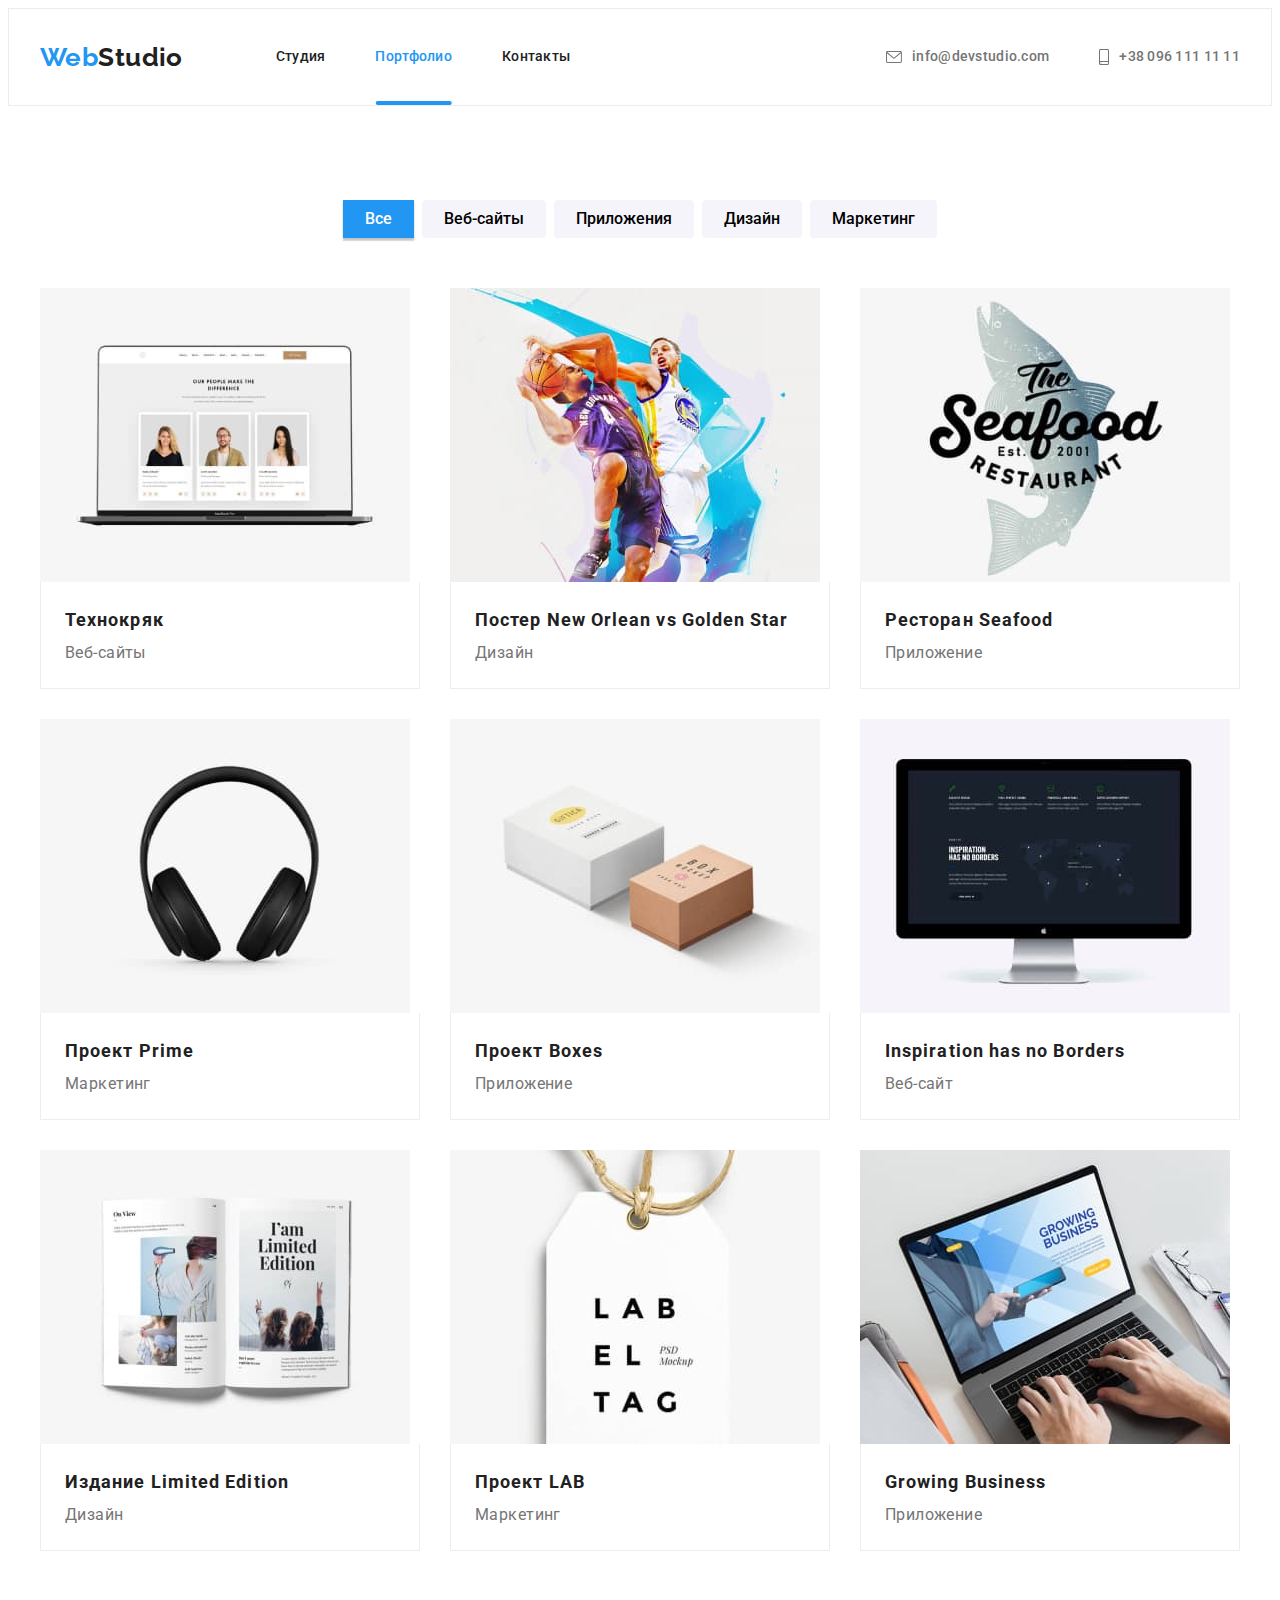
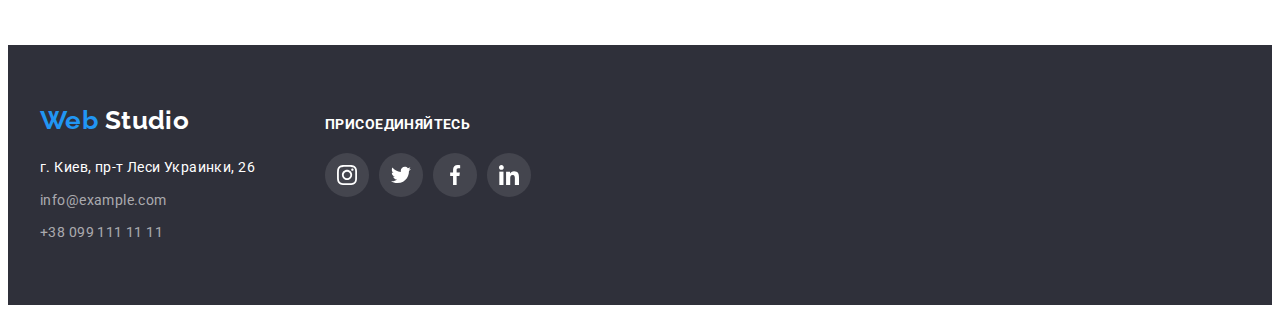
==== portfolio.html @ 7b25728f "Клонирует репозиторий" ====
<!DOCTYPE html>
<html lang="ru">
<head>
    <meta charset="UTF-8">
    <meta http-equiv="X-UA-Compatible" content="IE=edge">
    <meta name="viewport" content="width=device-width, initial-scale=1.0">
    <link rel="preconnect" href="https://fonts.googleapis.com">
    <link rel="preconnect" href="https://fonts.gstatic.com" crossorigin>
    <link
        href="https://fonts.googleapis.com/css2?family=Anton&family=Raleway:wght@700&family=Roboto:wght@400;500;700;900&display=swap"
        rel="stylesheet">
    <link rel="stylesheet" href="https://cdnjs.cloudflare.com/ajax/libs/modern-normalize/1.1.0/modern-normalize.min.css"
        integrity="sha512-wpPYUAdjBVSE4KJnH1VR1HeZfpl1ub8YT/NKx4PuQ5NmX2tKuGu6U/JRp5y+Y8XG2tV+wKQpNHVUX03MfMFn9Q=="
        crossorigin="anonymous" referrerpolicy="no-referrer" />
    <link rel="stylesheet" href="./styles/styles.css">
    <title>Портфолио</title>
</head>

<body>
    <!---------- Шапка ---------->
    <header class="header">
        <div class="header-flex container">
            <nav class="nav">
                <a href="index.html" class="link logo"><span class="logo-accent">Web</span>Studio</span></a>
                <ul class="list nav-list">
                    <li class="nav-list-item"><a href="./index.html" class="nav-list-link link">Студия</a></li>
                    <li class="nav-list-item"><a href="./portfolio.html" class="current nav-list-link link">Портфолио</a></li>
                    <li class="nav-list-item"><a href="" class="nav-list-link link">Контакты</a></li>
                </ul>
            </nav>
            <ul class="list header-contacts-list">
                <li class="hcl-item">
                    <a href="mailto:info@devstudio.com" class="link nav-contacts" lang="en">
                        <svg class="nav-icon" width="16" height="12">
                            <use href="./images/svg/symbol-defs.svg#icon-envelope"></use>
                        </svg>
                        info@devstudio.com
                    </a>
                </li>
                <li class="hcl-item">
                    <a href="tel:+380961111111" class="link nav-contacts">
                        <svg class="nav-icon" width="10" height="16">
                            <use href="./images/svg/symbol-defs.svg#icon-smartphone" width="10px" height="16px"></use>
                        </svg>
                        +38 096 111 11 11
                    </a>
                </li>
            </ul>
        </div>
    </header>
    <!---------- Основная часть ---------->
    <main>
    <section class="section">
        <div class="container">
            <h1 class="hidden">Портфолио</h1>
                <ul class="list portfolio-menu">
                    <li class="plbtns"><button type="button" class="all">Все</button></li>
                    <li class="plbtns"><button type="button" class="portfolio-list-btn">Веб-сайты</button></li>
                    <li class="plbtns"><button type="button" class="portfolio-list-btn">Приложения</button></li>
                    <li class="plbtns"><button type="button" class="portfolio-list-btn">Дизайн</button></li>
                    <li class="plbtns"><button type="button" class="portfolio-list-btn">Маркетинг</button></li>
                </ul>
                <ul class="portfolio-list list">
                    <li class="portfolio-list-item">
                        <a href="" class="link portfolio-list-link">
                            <div class="portfolio-card-thumb">
                                <img src="./images/portfolio/techcriak.jpg" alt="Открытый ноутбук" width="370">
                            <div class="portfolio-card-overlay">
                                <p class="portfolio-card-overlay-text">Технокряк это современная площадка распространения коронавируса. Компании используют эту платформу для цифрового шпионажа и атак на защищённые сервера конкурентов.</p>
                            </div>
                            </div>
                            <div class="portfolio-card">
                            <h2 class="portfolio-list-title">Технокряк</h2>
                            <p class="portfolio-list-desc">Веб-сайты</p>
                            </div>
                        </a>
                    </li>
                    <li class="portfolio-list-item">
                        <a href="" class="link portfolio-list-link">
                        <div class="portfolio-card-thumb">
                            <img src="./images/portfolio/basketball.jpg" alt="Два баскетболиста" width="370">
                        <div class="portfolio-card-overlay">
                            <p class="portfolio-card-overlay-text">Lorem ipsum dolor sit amet, consectetur adipisicing elit. Consectetur id autem voluptatibus inventore minima quidem.</p>
                        </div>
                        </div>
                            <div class="portfolio-card">
                        <h2 class="portfolio-list-title">Постер <span lang="en">New Orlean vs Golden Star</span></h2>
                        <p class="portfolio-list-desc">Дизайн</p>
                        </div>
                    </a>
                    </li>
                    <li class="portfolio-list-item">
                        <a href="" class="link portfolio-list-link">
                        <div class="portfolio-card-thumb">
                            <img src="./images/portfolio/seafood.jpg" alt="Логотип ресторана" width="370">
                        <div class="portfolio-card-overlay">
                            <p class="portfolio-card-overlay-text">Lorem ipsum dolor sit amet, consectetur adipisicing elit. Consectetur id autem voluptatibus inventore minima quidem.</p>
                        </div>
                        </div>
                            <div class="portfolio-card">
                        <h2 class="portfolio-list-title">Ресторан <span lang="en">Seafood</span></h2>
                        <p class="portfolio-list-desc">Приложение</p>
                        </div>
                    </a>
                    </li>
                    <li class="portfolio-list-item">
                        <a href="" class="link portfolio-list-link" >
                        <div class="portfolio-card-thumb">
                            <img src="./images/portfolio/prime.jpg" alt="Наушники" width="370">
                        <div class="portfolio-card-overlay">
                            <p class="portfolio-card-overlay-text">Lorem ipsum dolor sit amet, consectetur adipisicing elit. Consectetur id autem voluptatibus inventore minima quidem.</p>
                        </div>
                        </div>
                            <div class="portfolio-card">
                        <h2 class="portfolio-list-title">Проект <span lang="en">Prime</span></h2>
                        <p class="portfolio-list-desc">Маркетинг</p>
                        </div>
                    </a>
                    </li>
                    <li class="portfolio-list-item">
                        <a href="" class="link portfolio-list-link">
                        <div class="portfolio-card-thumb">
                            <img src="./images/portfolio/boxes.jpg" alt="Две коробки" width="370">
                        <div class="portfolio-card-overlay">
                            <p class="portfolio-card-overlay-text">Lorem ipsum dolor sit amet, consectetur adipisicing elit. Consectetur id autem voluptatibus inventore minima quidem.</p>
                        </div>
                        </div>
                            <div class="portfolio-card">
                        <h2 class="portfolio-list-title">Проект <span lang="en">Boxes</span></h2>
                        <p class="portfolio-list-desc">Приложение</p>
                        </div>
                    </a>
                    </li>
                    <li class="portfolio-list-item">
                        <a href="" class="link portfolio-list-link">
                        <div class="portfolio-card-thumb">
                            <img src="./images/portfolio/inspiration.jpg" alt="Монитор" width="370">
                        <div class="portfolio-card-overlay">
                            <p class="portfolio-card-overlay-text">Lorem ipsum dolor sit amet, consectetur adipisicing elit. Consectetur id autem voluptatibus inventore minima quidem.</p>
                        </div>
                        </div>
                            <div class="portfolio-card">
                        <h2 class="portfolio-list-title"><span lang="en">Inspiration has no Borders</span></h2>
                        <p class="portfolio-list-desc">Веб-сайт</p>
                        </div>
                    </a>
                    </li>
                    <li class="portfolio-list-item">
                        <a href="" class="link portfolio-list-link">
                        <div class="portfolio-card-thumb">
                            <img src="./images/portfolio/limited.jpg" alt="Книга" width="370">
                        <div class="portfolio-card-overlay">
                            <p class="portfolio-card-overlay-text">Lorem ipsum dolor sit amet, consectetur adipisicing elit. Consectetur id autem voluptatibus inventore minima quidem.</p>
                        </div>
                        </div>
                            <div class="portfolio-card">
                        <h2 class="portfolio-list-title">Издание <span lang="en">Limited Edition</span></h2>
                        <p class="portfolio-list-desc">Дизайн</p>
                        </div>
                    </a>
                    </li>
                    <li class="portfolio-list-item">
                        <a href="" class="link portfolio-list-link">
                        <div class="portfolio-card-thumb">
                            <img src="./images/portfolio/lab.jpg" alt="лейба" width="370">
                        <div class="portfolio-card-overlay">
                            <p class="portfolio-card-overlay-text">Lorem ipsum dolor sit amet, consectetur adipisicing elit. Consectetur id autem voluptatibus inventore minima quidem.</p>
                        </div>
                        </div>
                            <div class="portfolio-card">
                        <h2 class="portfolio-list-title">Проект <span lang="en">LAB</span></h2>
                        <p class="portfolio-list-desc">Маркетинг</p>
                        </div>
                    </a>
                    </li>
                    <li class="portfolio-list-item portfolio-list-link">
                        <a href="" class="link">
                        <div class="portfolio-card-thumb">
                            <img src="./images/portfolio/grow.business.jpg" alt="" width="370">
                        <div class="portfolio-card-overlay">
                            <p class="portfolio-card-overlay-text">Lorem ipsum dolor sit amet, consectetur adipisicing elit. Consectetur id autem voluptatibus inventore minima quidem.</p>
                        </div>
                        </div>
                            <div class="portfolio-card">
                        <h2 class="portfolio-list-title"><span lang="en">Growing Business</span></h2>
                        <p class="portfolio-list-desc">Приложение</p>
                        </div>
                    </a>
                    </li>
                </ul>
            </div>
    </section>
    </main>
    <!----------Подвал---------->
    <footer class="footer">
        <div class="container footer-flex">
            <div class="footer-adress">
                <a href="/" class="link logo"><span class="logo-accent">Web</span>
                    <span class="footer-logo">Studio</span>
                </a>
                <address class="footer-adress">
                    <ul class="list footer-list">
                        <li class="footer-list-item"><a
                                href="https://www.google.com/maps/place/%D0%B1%D1%83%D0%BB%D1%8C%D0%B2%D0%B0%D1%80+%D0%9B%D0%B5%D1%81%D1%96+%D0%A3%D0%BA%D1%80%D0%B0%D1%97%D0%BD%D0%BA%D0%B8,+26,+%D0%9A%D0%B8%D1%97%D0%B2,+02000/@50.4265807,30.5361971,17z/data=!3m1!4b1!4m5!3m4!1s0x40d4cf0e033ecbe9:0x57a4dffefec77da0!8m2!3d50.4265807!4d30.5383858"
                                target="_blank" rel="noopener norefferer" class="link footer-link">г. Киев, пр-т Леси
                                Украинки, 26</a></li>
                        <li class="footer-list-item"><a href="mailto:info@example.com"
                                class="link footer-contacts">info@example.com</a></li>
                        <li class="footer-list-item"><a href="tel:+380991111111" class="link footer-contacts">+38 099 111 11
                                11</a></li>
                    </ul>
                </address>
            </div>
            <div class="footer-sm">
                <h3>присоединяйтесь</h3>
                <ul class="footer-sm-list list">
                    <li class="footer-sm-list-item">
                        <a href="" class="footer-sm-list-link" target="_blank" rel="noopener norefferer">
                            <svg class="footer-sm-icon">
                                <use href="./images/svg/symbol-defs.svg#icon-instagram"></use>
                            </svg>
                        </a>
                    </li>
                    <li class="footer-sm-list-item">
                        <a href="" class="footer-sm-list-link" target="_blank" rel="noopener norefferer">
                            <svg class="footer-sm-icon">
                                <use href="./images/svg/symbol-defs.svg#icon-twitter-1"></use>
                            </svg>
                        </a>
                    </li>
                    <li class="footer-sm-list-item">
                        <a href="" class="footer-sm-list-link" target="_blank" rel="noopener norefferer">
                            <svg class="footer-sm-icon">
                                <use href="./images/svg/symbol-defs.svg#icon-facebook-1"></use>
                            </svg>
                        </a>
                    </li>
                    <li class="footer-sm-list-item">
                        <a href="" class="footer-sm-list-link" target="_blank" rel="noopener norefferer">
                            <svg class="footer-sm-icon">
                                <use href="./images/svg/symbol-defs.svg#icon-linkedin-1"></use>
                            </svg>
                        </a>
                    </li>
                </ul>
            </div>
        </div>
    </footer>
    </body>
    
    </html>
---- styles/styles.css ----
:root {
  --primary-text-color: #212121;
  --secondary-text-color: #757575;
  --third-text-color: #fff;
  --accent-color: #2196f3;
  --btn-bgc-color: #2196f3;
  --primary-font: "Roboto", sans-serif;
  --primary-bgc: #fff;
  --secondary-bgc: #2f303a;
  --third-bgc: #f5f4fa;
  --primary-font-size: 14px;
  --primary-letter-spacing: 0.03em;
  --primary-sm-icon-fill: #afb1b8;
  --primary-trans-duration: 250ms;
  --primary-cubic: cubic-bezier(0.4, 0, 0.2, 1);
}

body {
  font-family: var(--primary-font);
  color: var(--primary-text-color);
  background-color: var(--primary-bgc);
  font-size: var(--primary-font-size);
  letter-spacing: var(--primary-letter-spacing);
}

p,
h1,
h2,
h3,
h4,
h5,
h6 {
  margin: 0;
}

ul {
  margin: 0;
  padding: 0;
}

button {
  cursor: pointer;
}

img {
  max-width: 100%;
  height: auto;
  display: block;
}

.list {
  list-style: none;
}

/* -----------Header----------- */
.header-flex {
  display: flex;
  padding-top: 24px;
  padding-bottom: 24px;
  align-items: center;
}

.header {
  border: 1px solid #ececec;
}

.section {
  padding-top: 94px;
  padding-bottom: 94px;
}

.container {
  width: 1200px;
  margin-left: auto;
  margin-right: auto;
  padding-left: 15px;
  padding-right: 15px;
}

.nav {
  display: flex;
  align-items: center;
}

.link {
  text-decoration: none;
}

.logo {
  display: block;
  font-family: "Raleway", sans-serif;
  font-weight: 700;
  font-size: 26px;
  line-height: 1.19;
  color: var(--primary-text-color);
}

.logo-accent {
  color: var(--accent-color);
}

.nav-list {
  display: flex;
  margin-left: 93px;
}

.nav-list-item:not(:last-child) {
  margin-right: 50px;
}

.nav-list-link {
  display: block;
  position: relative;
  font-weight: 500;
  font-size: 14px;
  line-height: 1.14;
  letter-spacing: 0.02em;
  color: var(--primary-text-color);
  padding-top: 16px;
  padding-bottom: 16px;
  transition-property: color;
  transition-duration: var(--primary-trans-duration);
  transition-timing-function: var(--primary-cubic);
}

.nav-list-link:hover,
.nav-list-link:focus {
  color: var(--accent-color);
}

.current {
  color: var(--accent-color);
}

.current::after {
  content: "";
  width: 100%;
  height: 4px;
  position: absolute;
  margin-top: 20px;
  top: 100%;
  left: 50%;
  transform: translate(-50%);
  background-color: var(--accent-color);
  border-radius: 2px;
}

.header-contacts-list {
  display: flex;
  margin-left: auto;
}

.header-contacts-list .hcl-item + .hcl-item {
  margin-left: 50px;
}

.nav-icon {
  margin-right: 10px;
  fill: currentColor;
}

.nav-contacts {
  display: flex;
  align-items: center;
  font-weight: 500;
  font-size: 14px;
  line-height: 1.14;
  letter-spacing: 0.02em;
  color: var(--secondary-text-color);
  transition-property: color;
  transition-duration: var(--primary-trans-duration);
  transition-timing-function: var(--primary-cubic);
}

.nav-contacts:hover,
.nav-contacts:focus {
  color: var(--accent-color);
}

/* -----------index.html------------ */

/* -----------index.html/hero----------- */

.sec-hero {
  max-width: 1600px;
  max-height: 600px;
  margin: 0 auto;
  padding-top: 200px;
  padding-bottom: 200px;
  background-color: #c4c4c4;
  background-image: linear-gradient(
      rgba(47, 48, 58, 0.4),
      rgba(47, 48, 58, 0.4)
    ),
    url(../images/hero.jpg);
  background-repeat: no-repeat;
  background-size: cover;
  background-position: center;
}

.hero {
  text-align: center;
  color: var(--third-text-color);
}

.hero-title {
  font-weight: 900;
  font-size: 44px;
  line-height: 1.36;
  text-align: center;
  letter-spacing: 0.06em;
  text-transform: uppercase;
}

.hero-btn {
  margin-top: 30px;
  padding: 10px 32px;
  font-weight: 400;
  font-size: 16px;
  line-height: 1.87;
  letter-spacing: 0.06em;
  background-color: var(--btn-bgc-color);
  color: var(--third-text-color);
  border: none;
  box-shadow: 0px 4px 4px rgba(0, 0, 0, 0.15);
  border-radius: 4px;
  transition-property: background-color;
  transition-duration: var(--primary-trans-duration);
  transition-timing-function: var(--primary-cubic);
}

.hero-btn:hover,
.hero-btn:focus {
  background-color: #188ce8;
  cursor: pointer;
}

/* ---------- index.html/features ---------- */
.features-list {
  display: flex;
  flex-direction: row;
  flex-wrap: wrap;
}

.features-list-item {
  width: calc((100% - 90px) / 4);
}

.features-list-item:not(:last-child) {
  margin-right: 30px;
}

.feature-list-icon-bg {
  display: flex;
  background-color: #f5f4fa;
  width: 270px;
  height: 120px;
  margin-bottom: 30px;
  align-items: center;
  justify-content: center;
}

.feature-list-icon {
  width: 70px;
  height: 70px;
}

.act-title,
.team-title,
.clients-title {
  font-size: 36px;
  line-height: 1.17;
  text-align: center;
}

.features-subject {
  font-weight: 700;
  font-size: var(--primary-font-size);
  line-height: 1.14;
  text-transform: uppercase;
  margin-bottom: 10px;
}

.features-desc {
  line-height: 1.71;
  color: var(--secondary-text-color);
}

/* ---------- index.html/Activities ----------*/
.act-sec {
  padding-top: 0;
}
.act {
  display: flex;
  flex-wrap: wrap;
  flex-direction: column;
}

.act-list,
.team-list {
  display: flex;
  flex-wrap: wrap;
  margin-top: 50px;
}

.act-list-item {
  position: relative;
  width: calc((100% - 60px) / 3);
}

.act-list-item > div {
  display: flex;
  justify-content: center;
  align-items: center;
  position: absolute;
  width: 100%;
  height: 70px;
  bottom: 0;
  background-color: rgba(47, 48, 58, 0.8);
}

.act-list-label {
  font-weight: 700;
  line-height: 1.14;
  color: var(--third-text-color);
  letter-spacing: var(--primary-letter-spacing);
  text-transform: uppercase;
}

.act .act-list .act-list-item + .act-list-item {
  margin-left: 30px;
}

/* ---------- index.html/Team ----------*/

.team {
  background-color: var(--third-bgc);
}

.team-list {
  display: flex;
  flex-wrap: wrap;
  margin-top: 50px;
}

.team-list-item {
  width: calc((100% - 90px) / 4);
  background-color: var(--primary-bgc);
  box-shadow: 0px 1px 3px rgba(0, 0, 0, 0.12), 0px 1px 1px rgba(0, 0, 0, 0.14),
    0px 2px 1px rgba(0, 0, 0, 0.2);
  border-radius: 0px 0px 4px 4px;
}

.team-list-item:not(:last-child) {
  margin-right: 30px;
}

.team-cards-desc {
  text-align: center;
  padding-top: 30px;
}

.team-names {
  margin-bottom: 10px;
  font-weight: 500;
  font-size: 16px;
  line-height: 1.19;
  letter-spacing: var(--primary-letter-spacing);
}

.team-positions {
  font-size: 16px;
  line-height: 1.19;
  color: var(--secondary-text-color);
}

.team-sm-list {
  display: flex;
  margin: 16px 32px 30px 32px;
}

.sm-list-item:not(:last-child) {
  margin-right: 10px;
}

.team-sm-list-link {
  display: flex;
  justify-content: center;
  align-items: center;
  width: 44px;
  height: 44px;
  background-color: var(--primary-bgc);
  border-radius: 50%;
  transition-property: background-color;
  transition-duration: var(--primary-trans-duration);
  transition-timing-function: var(--primary-cubic);
}

.team-sm-list-link:hover,
.team-sm-list-link:focus {
  background-color: var(--accent-color);
}

.sm-icon {
  width: 20px;
  height: 20px;
  fill: var(--primary-sm-icon-fill);
  transition-property: fill;
  transition-duration: var(--primary-trans-duration);
  transition-timing-function: var(--primary-cubic);
}

.team-sm-list-link:hover .sm-icon {
  fill: #fff;
}

.team-sm-list-link:focus .sm-icon {
  fill: #fff;
}

/* ---------- index.html/Clients ----------*/

.clients-title {
  margin-bottom: 50px;
}
.clients-list {
  display: flex;
}

.clients-list-item {
  display: flex;
  width: calc((100% - 150px) / 6);
  align-items: center;
  justify-content: center;
}

.clients-list-item:not(:last-child) {
  margin-right: 30px;
}

.clients-icon {
  width: 106px;
  height: 60px;
  fill: #afb1b8;
  transition-property: fill;
  transition-duration: var(--primary-trans-duration);
  transition-timing-function: var(--primary-cubic);
}

.clients-list-link {
  display: block;
  padding: 16px 32px;
  border: 1px solid #afb1b8;
  border-radius: 4px;
  transition-property: color, border;
  transition-duration: var(--primary-trans-duration);
  transition-timing-function: var(--primary-cubic);
}

.clients-list-link:hover,
.clients-list-link:focus {
  color: var(--accent-color);
  border: 1px solid var(--accent-color);
  border-radius: 4px;
}

.clients-list-link:hover .clients-icon {
  fill: currentColor;
}

.clienst-list-link:focus .clients-icon {
  fill: currentColor;
}

/* -----------portfolio.html ----------- */

.portfolio-menu {
  display: flex;
  justify-content: center;
  margin-bottom: 50px;
}

.portfolio-list-btn {
  padding: 6px 22px;
  font-family: var(--primary-font);
  font-size: 16px;
  line-height: 1.625;
  font-weight: 500;
  background-color: var(--third-bgc);
  border: 0;
  border-radius: 4px;
  cursor: pointer;
  transition-property: background-color, color;
  transition-duration: var(--primary-trans-duration);
  transition-timing-function: var(--primary-cubic);
}

.all {
  padding: 6px 22px;
  font-family: var(--primary-font);
  font-size: 16px;
  line-height: 1.625;
  font-weight: 500;
  background-color: var(--btn-bgc-color);
  color: var(--third-text-color);
  border: 0;
  cursor: pointer;
  box-shadow: 0px 3px 1px rgba(0, 0, 0, 0.1), 0px 1px 2px rgba(0, 0, 0, 0.08),
    0px 2px 2px rgba(0, 0, 0, 0.12);
}

.portfolio-list-btn:hover,
.portfolio-list-btn:focus {
  background-color: var(--btn-bgc-color);
  color: var(--third-text-color);
  box-shadow: 0px 3px 1px rgba(0, 0, 0, 0.1), 0px 1px 2px rgba(0, 0, 0, 0.08),
    0px 2px 2px rgba(0, 0, 0, 0.12);
}

.plbtns:not(:last-child) {
  margin-right: 8px;
}

.portfolio-list {
  display: flex;
  flex-wrap: wrap;
}
.portfolio-list-item {
  width: calc((100% - 60px) / 3);
}

.portfolio-card {
  padding: 20px 24px;
  border-right: 1px solid #eeeeee;
  border-bottom: 1px solid #eeeeee;
  border-left: 1px solid #eeeeee;
}
.portfolio-list-link {
  display: block;
  transition-property: box-shadow;
  transition-duration: var(--primary-trans-duration);
  transition-timing-function: var(--primary-cubic);
}

.portfolio-card-thumb {
  position: relative;
  overflow: hidden;
}

.portfolio-card-overlay {
  display: flex;
  padding: 0 24px;
  align-items: center;
  position: absolute;
  width: 100%;
  height: 100%;
  transform: translateY(0);
  background-color: rgba(33, 150, 243, 0.9);
  transition: transform 250ms var(--primary-cubic);
}

.portfolio-card-overlay-text {
  font-size: 18px;
  line-height: 1.56;
  color: var(--third-text-color);
}

.portfolio-list-link:hover .portfolio-card-overlay {
  transform: translateY(-100%);
}

.portfolio-list-link:hover,
.portfolio-list-link:focus {
  box-shadow: 0px 1px 1px rgba(0, 0, 0, 0.12), 0px 4px 4px rgba(0, 0, 0, 0.06),
    1px 4px 6px rgba(0, 0, 0, 0.16);
}

.portfolio-list-item:not(:nth-child(3n)) {
  margin-right: 30px;
}

.portfolio-list-item:not(:nth-last-child(-n + 3)) {
  margin-bottom: 30px;
}

.hidden {
  position: absolute;
  width: 1px;
  height: 1px;
  margin: -1px;
  padding: 0;
  overflow: hidden;
  border: 0;
  clip: rect(0 0 0 0);
}

.portfolio-list-title {
  font-size: 18px;
  line-height: 2;
  letter-spacing: 0.06em;
  color: var(--primary-text-color);
}

.portfolio-list-desc {
  font-weight: 400;
  font-size: 16px;
  line-height: 1.87;
  color: var(--secondary-text-color);
}

/* ---------- Footer ---------- */

.footer {
  padding-top: 60px;
  padding-bottom: 60px;
  background-color: var(--secondary-bgc);
}

.footer-flex {
  display: flex;
  align-items: baseline;
}

.footer-logo {
  color: var(--third-text-color);
}

.footer-link {
  color: var(--third-text-color);
}

.footer-contacts {
  color: #ffffff99;
  transition-property: color;
  transition-duration: var(--primary-trans-duration);
  transition-timing-function: var(--primary-cubic);
}

.footer-contacts:hover,
.footer-contacts:focus {
  color: var(--third-text-color);
}

.footer-list {
  margin-top: 20px;
}

.footer-list {
  font-style: normal;
  letter-spacing: 0.03em;
  line-height: 1.71;
}

.footer-list-item {
  line-height: 1.71;
}

.footer-list-item:not(:last-child) {
  margin-bottom: 9px;
}

.footer-sm {
  margin-left: 70px;
}

.footer-sm h3 {
  font-size: 14px;
  font-weight: 700;
  line-height: 1.14;
  color: var(--third-text-color);
  text-transform: uppercase;
}

.footer-sm-list {
  display: flex;
}

.footer-sm-list-item:not(:last-child) {
  margin-right: 10px;
}

.footer-sm-list-link {
  display: flex;
  justify-content: center;
  align-items: center;
  margin-top: 20px;
  width: 44px;
  height: 44px;
  background-color: rgba(255, 255, 255, 0.1);
  border-radius: 50%;
  transition-property: background-color;
  transition-duration: var(--primary-trans-duration);
  transition-timing-function: var(--primary-cubic);
}

.footer-sm-icon {
  width: 20px;
  height: 20px;
  fill: #fff;
}

.footer-sm-list-link:hover,
.footer-sm-list-link:focus {
  background-color: var(--accent-color);
}

.backdrop {
  position: fixed;
  top: 0;
  width: 100vw;
  height: 100vh;
  transform: scale(1);
  background-color: rgba(0, 0, 0, 0.2);
}

.is-hidden {
  opacity: 0;
  pointer-events: none;
  visibility: hidden;
}

.backdrop.is-hidden .modal {
  transform: translate(-50%, -50%) scale(0.1);
}

.modal {
  position: absolute;
  width: 528px;
  height: 581px;
  top: 50%;
  left: 50%;
  transform: translate(-50%, -50%) scale(1);
  background-color: var(--third-bgc);
  transition: transform var(--primary-trans-duration) var(--primary-cubic);
}

.icon-close {
  width: 18px;
  height: 18px;
}

.modal-close-btn {
  position: absolute;
  display: flex;
  justify-content: center;
  align-items: center;
  top: 0;
  right: 0;
  transform: translate(50%, -50%);
  width: 30px;
  height: 30px;
  border-radius: 50%;
  border: 1px solid rgba(0, 0, 0, 0.1);
}

.form {
  padding: 40px;
}

.form-title {
  margin-bottom: 12px;
  font-weight: 700;
  font-size: 20px;
  line-height: 1.15;
  color: var(--primary-text-color);
  text-align: center;
  letter-spacing: var(--primary-letter-spacing);
}

.form-field {
  display: flex;
  flex-direction: column;
}

.form-field input {
  margin-bottom: 10px;
}

.form-field-title {
  font-size: 12px;
  line-height: 1.16;
  letter-spacing: 0.01em;
  color: var(--secondary-text-color);
  margin-bottom: 4px;
}

.comment {
  border: 1px solid rgba(33, 33, 33, 0.2);
  border-radius: 4px;
  resize: none;
}
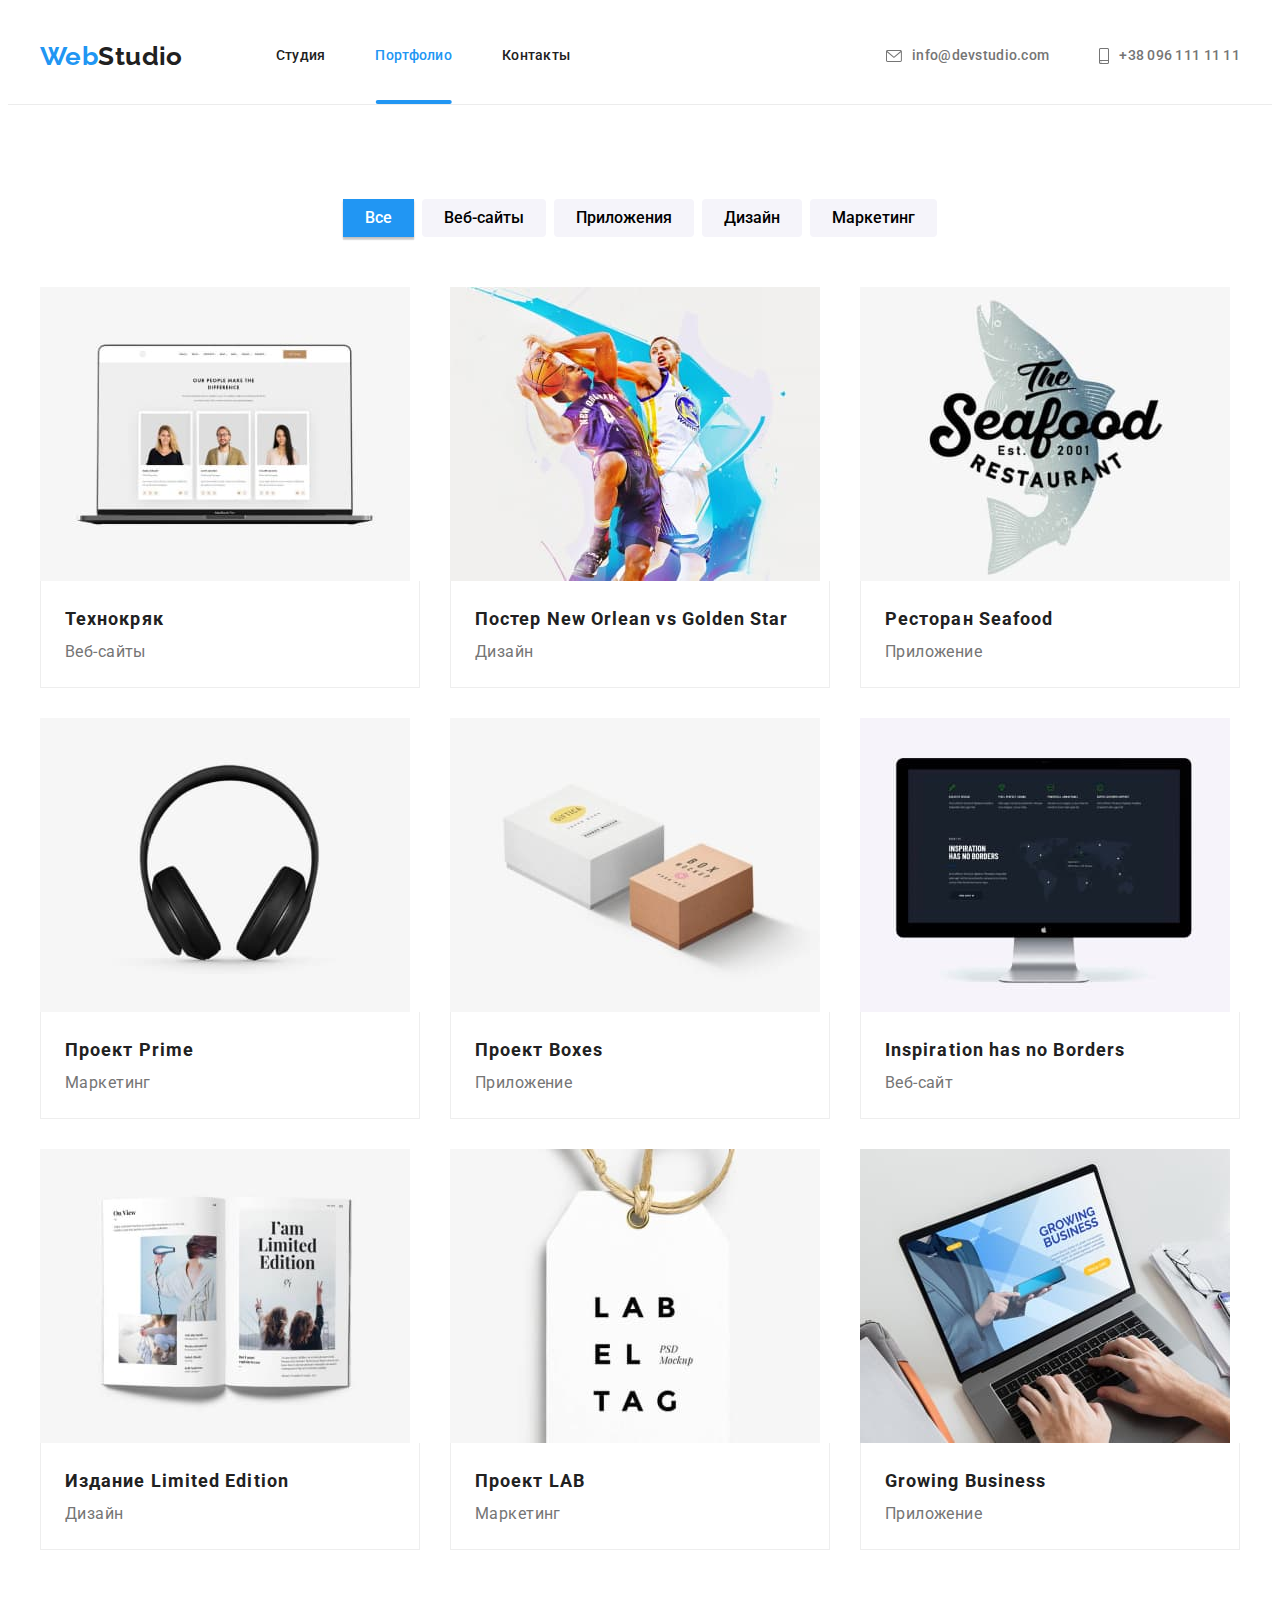
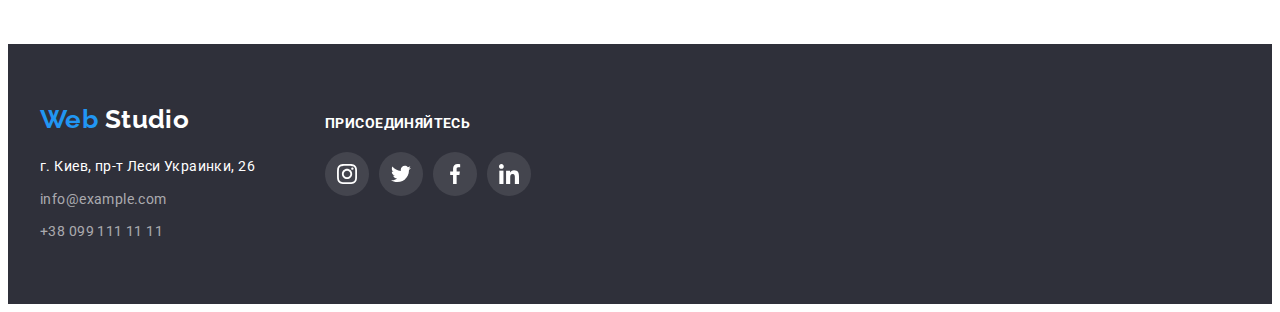
==== commit 445b3b98: "Update portfolio.html" ====
--- a/portfolio.html
+++ b/portfolio.html
@@ -1,5 +1,6 @@
 <!DOCTYPE html>
 <html lang="ru">
+
 <head>
     <meta charset="UTF-8">
     <meta http-equiv="X-UA-Compatible" content="IE=edge">
@@ -21,10 +22,11 @@
     <header class="header">
         <div class="header-flex container">
             <nav class="nav">
-                <a href="index.html" class="link logo"><span class="logo-accent">Web</span>Studio</span></a>
+                <a href="index.html" class="link logo"><span class="logo-accent">Web</span>Studio</a>
                 <ul class="list nav-list">
                     <li class="nav-list-item"><a href="./index.html" class="nav-list-link link">Студия</a></li>
-                    <li class="nav-list-item"><a href="./portfolio.html" class="current nav-list-link link">Портфолио</a></li>
+                    <li class="nav-list-item"><a href="./portfolio.html"
+                            class="current nav-list-link link">Портфолио</a></li>
                     <li class="nav-list-item"><a href="" class="nav-list-link link">Контакты</a></li>
                 </ul>
             </nav>
@@ -50,9 +52,9 @@
     </header>
     <!---------- Основная часть ---------->
     <main>
-    <section class="section">
-        <div class="container">
-            <h1 class="hidden">Портфолио</h1>
+        <section class="section">
+            <div class="container">
+                <h1 class="hidden">Портфолио</h1>
                 <ul class="list portfolio-menu">
                     <li class="plbtns"><button type="button" class="all">Все</button></li>
                     <li class="plbtns"><button type="button" class="portfolio-list-btn">Веб-сайты</button></li>
@@ -65,131 +67,142 @@
                         <a href="" class="link portfolio-list-link">
                             <div class="portfolio-card-thumb">
                                 <img src="./images/portfolio/techcriak.jpg" alt="Открытый ноутбук" width="370">
-                            <div class="portfolio-card-overlay">
-                                <p class="portfolio-card-overlay-text">Технокряк это современная площадка распространения коронавируса. Компании используют эту платформу для цифрового шпионажа и атак на защищённые сервера конкурентов.</p>
-                            </div>
-                            </div>
-                            <div class="portfolio-card">
-                            <h2 class="portfolio-list-title">Технокряк</h2>
-                            <p class="portfolio-list-desc">Веб-сайты</p>
-                            </div>
-                        </a>
-                    </li>
-                    <li class="portfolio-list-item">
-                        <a href="" class="link portfolio-list-link">
-                        <div class="portfolio-card-thumb">
-                            <img src="./images/portfolio/basketball.jpg" alt="Два баскетболиста" width="370">
-                        <div class="portfolio-card-overlay">
-                            <p class="portfolio-card-overlay-text">Lorem ipsum dolor sit amet, consectetur adipisicing elit. Consectetur id autem voluptatibus inventore minima quidem.</p>
-                        </div>
-                        </div>
-                            <div class="portfolio-card">
-                        <h2 class="portfolio-list-title">Постер <span lang="en">New Orlean vs Golden Star</span></h2>
-                        <p class="portfolio-list-desc">Дизайн</p>
-                        </div>
-                    </a>
-                    </li>
-                    <li class="portfolio-list-item">
-                        <a href="" class="link portfolio-list-link">
-                        <div class="portfolio-card-thumb">
-                            <img src="./images/portfolio/seafood.jpg" alt="Логотип ресторана" width="370">
-                        <div class="portfolio-card-overlay">
-                            <p class="portfolio-card-overlay-text">Lorem ipsum dolor sit amet, consectetur adipisicing elit. Consectetur id autem voluptatibus inventore minima quidem.</p>
-                        </div>
-                        </div>
-                            <div class="portfolio-card">
-                        <h2 class="portfolio-list-title">Ресторан <span lang="en">Seafood</span></h2>
-                        <p class="portfolio-list-desc">Приложение</p>
-                        </div>
-                    </a>
-                    </li>
-                    <li class="portfolio-list-item">
-                        <a href="" class="link portfolio-list-link" >
-                        <div class="portfolio-card-thumb">
-                            <img src="./images/portfolio/prime.jpg" alt="Наушники" width="370">
-                        <div class="portfolio-card-overlay">
-                            <p class="portfolio-card-overlay-text">Lorem ipsum dolor sit amet, consectetur adipisicing elit. Consectetur id autem voluptatibus inventore minima quidem.</p>
-                        </div>
-                        </div>
-                            <div class="portfolio-card">
-                        <h2 class="portfolio-list-title">Проект <span lang="en">Prime</span></h2>
-                        <p class="portfolio-list-desc">Маркетинг</p>
-                        </div>
-                    </a>
-                    </li>
-                    <li class="portfolio-list-item">
-                        <a href="" class="link portfolio-list-link">
-                        <div class="portfolio-card-thumb">
-                            <img src="./images/portfolio/boxes.jpg" alt="Две коробки" width="370">
-                        <div class="portfolio-card-overlay">
-                            <p class="portfolio-card-overlay-text">Lorem ipsum dolor sit amet, consectetur adipisicing elit. Consectetur id autem voluptatibus inventore minima quidem.</p>
-                        </div>
-                        </div>
-                            <div class="portfolio-card">
-                        <h2 class="portfolio-list-title">Проект <span lang="en">Boxes</span></h2>
-                        <p class="portfolio-list-desc">Приложение</p>
-                        </div>
-                    </a>
-                    </li>
-                    <li class="portfolio-list-item">
-                        <a href="" class="link portfolio-list-link">
-                        <div class="portfolio-card-thumb">
-                            <img src="./images/portfolio/inspiration.jpg" alt="Монитор" width="370">
-                        <div class="portfolio-card-overlay">
-                            <p class="portfolio-card-overlay-text">Lorem ipsum dolor sit amet, consectetur adipisicing elit. Consectetur id autem voluptatibus inventore minima quidem.</p>
-                        </div>
-                        </div>
-                            <div class="portfolio-card">
-                        <h2 class="portfolio-list-title"><span lang="en">Inspiration has no Borders</span></h2>
-                        <p class="portfolio-list-desc">Веб-сайт</p>
-                        </div>
-                    </a>
-                    </li>
-                    <li class="portfolio-list-item">
-                        <a href="" class="link portfolio-list-link">
-                        <div class="portfolio-card-thumb">
-                            <img src="./images/portfolio/limited.jpg" alt="Книга" width="370">
-                        <div class="portfolio-card-overlay">
-                            <p class="portfolio-card-overlay-text">Lorem ipsum dolor sit amet, consectetur adipisicing elit. Consectetur id autem voluptatibus inventore minima quidem.</p>
-                        </div>
-                        </div>
-                            <div class="portfolio-card">
-                        <h2 class="portfolio-list-title">Издание <span lang="en">Limited Edition</span></h2>
-                        <p class="portfolio-list-desc">Дизайн</p>
-                        </div>
-                    </a>
-                    </li>
-                    <li class="portfolio-list-item">
-                        <a href="" class="link portfolio-list-link">
-                        <div class="portfolio-card-thumb">
-                            <img src="./images/portfolio/lab.jpg" alt="лейба" width="370">
-                        <div class="portfolio-card-overlay">
-                            <p class="portfolio-card-overlay-text">Lorem ipsum dolor sit amet, consectetur adipisicing elit. Consectetur id autem voluptatibus inventore minima quidem.</p>
-                        </div>
-                        </div>
-                            <div class="portfolio-card">
-                        <h2 class="portfolio-list-title">Проект <span lang="en">LAB</span></h2>
-                        <p class="portfolio-list-desc">Маркетинг</p>
-                        </div>
-                    </a>
+                                <div class="portfolio-card-overlay">
+                                    <p class="portfolio-card-overlay-text">Технокряк это современная площадка
+                                        распространения коронавируса. Компании используют эту платформу для цифрового
+                                        шпионажа и атак на защищённые сервера конкурентов.</p>
+                                </div>
+                            </div>
+                            <div class="portfolio-card">
+                                <h2 class="portfolio-list-title">Технокряк</h2>
+                                <p class="portfolio-list-desc">Веб-сайты</p>
+                            </div>
+                        </a>
+                    </li>
+                    <li class="portfolio-list-item">
+                        <a href="" class="link portfolio-list-link">
+                            <div class="portfolio-card-thumb">
+                                <img src="./images/portfolio/basketball.jpg" alt="Два баскетболиста" width="370">
+                                <div class="portfolio-card-overlay">
+                                    <p class="portfolio-card-overlay-text">Lorem ipsum dolor sit amet, consectetur
+                                        adipisicing elit. Consectetur id autem voluptatibus inventore minima quidem.</p>
+                                </div>
+                            </div>
+                            <div class="portfolio-card">
+                                <h2 class="portfolio-list-title">Постер <span lang="en">New Orlean vs Golden Star</span>
+                                </h2>
+                                <p class="portfolio-list-desc">Дизайн</p>
+                            </div>
+                        </a>
+                    </li>
+                    <li class="portfolio-list-item">
+                        <a href="" class="link portfolio-list-link">
+                            <div class="portfolio-card-thumb">
+                                <img src="./images/portfolio/seafood.jpg" alt="Логотип ресторана" width="370">
+                                <div class="portfolio-card-overlay">
+                                    <p class="portfolio-card-overlay-text">Lorem ipsum dolor sit amet, consectetur
+                                        adipisicing elit. Consectetur id autem voluptatibus inventore minima quidem.</p>
+                                </div>
+                            </div>
+                            <div class="portfolio-card">
+                                <h2 class="portfolio-list-title">Ресторан <span lang="en">Seafood</span></h2>
+                                <p class="portfolio-list-desc">Приложение</p>
+                            </div>
+                        </a>
+                    </li>
+                    <li class="portfolio-list-item">
+                        <a href="" class="link portfolio-list-link">
+                            <div class="portfolio-card-thumb">
+                                <img src="./images/portfolio/prime.jpg" alt="Наушники" width="370">
+                                <div class="portfolio-card-overlay">
+                                    <p class="portfolio-card-overlay-text">Lorem ipsum dolor sit amet, consectetur
+                                        adipisicing elit. Consectetur id autem voluptatibus inventore minima quidem.</p>
+                                </div>
+                            </div>
+                            <div class="portfolio-card">
+                                <h2 class="portfolio-list-title">Проект <span lang="en">Prime</span></h2>
+                                <p class="portfolio-list-desc">Маркетинг</p>
+                            </div>
+                        </a>
+                    </li>
+                    <li class="portfolio-list-item">
+                        <a href="" class="link portfolio-list-link">
+                            <div class="portfolio-card-thumb">
+                                <img src="./images/portfolio/boxes.jpg" alt="Две коробки" width="370">
+                                <div class="portfolio-card-overlay">
+                                    <p class="portfolio-card-overlay-text">Lorem ipsum dolor sit amet, consectetur
+                                        adipisicing elit. Consectetur id autem voluptatibus inventore minima quidem.</p>
+                                </div>
+                            </div>
+                            <div class="portfolio-card">
+                                <h2 class="portfolio-list-title">Проект <span lang="en">Boxes</span></h2>
+                                <p class="portfolio-list-desc">Приложение</p>
+                            </div>
+                        </a>
+                    </li>
+                    <li class="portfolio-list-item">
+                        <a href="" class="link portfolio-list-link">
+                            <div class="portfolio-card-thumb">
+                                <img src="./images/portfolio/inspiration.jpg" alt="Монитор" width="370">
+                                <div class="portfolio-card-overlay">
+                                    <p class="portfolio-card-overlay-text">Lorem ipsum dolor sit amet, consectetur
+                                        adipisicing elit. Consectetur id autem voluptatibus inventore minima quidem.</p>
+                                </div>
+                            </div>
+                            <div class="portfolio-card">
+                                <h2 class="portfolio-list-title"><span lang="en">Inspiration has no Borders</span></h2>
+                                <p class="portfolio-list-desc">Веб-сайт</p>
+                            </div>
+                        </a>
+                    </li>
+                    <li class="portfolio-list-item">
+                        <a href="" class="link portfolio-list-link">
+                            <div class="portfolio-card-thumb">
+                                <img src="./images/portfolio/limited.jpg" alt="Книга" width="370">
+                                <div class="portfolio-card-overlay">
+                                    <p class="portfolio-card-overlay-text">Lorem ipsum dolor sit amet, consectetur
+                                        adipisicing elit. Consectetur id autem voluptatibus inventore minima quidem.</p>
+                                </div>
+                            </div>
+                            <div class="portfolio-card">
+                                <h2 class="portfolio-list-title">Издание <span lang="en">Limited Edition</span></h2>
+                                <p class="portfolio-list-desc">Дизайн</p>
+                            </div>
+                        </a>
+                    </li>
+                    <li class="portfolio-list-item">
+                        <a href="" class="link portfolio-list-link">
+                            <div class="portfolio-card-thumb">
+                                <img src="./images/portfolio/lab.jpg" alt="лейба" width="370">
+                                <div class="portfolio-card-overlay">
+                                    <p class="portfolio-card-overlay-text">Lorem ipsum dolor sit amet, consectetur
+                                        adipisicing elit. Consectetur id autem voluptatibus inventore minima quidem.</p>
+                                </div>
+                            </div>
+                            <div class="portfolio-card">
+                                <h2 class="portfolio-list-title">Проект <span lang="en">LAB</span></h2>
+                                <p class="portfolio-list-desc">Маркетинг</p>
+                            </div>
+                        </a>
                     </li>
                     <li class="portfolio-list-item portfolio-list-link">
                         <a href="" class="link">
-                        <div class="portfolio-card-thumb">
-                            <img src="./images/portfolio/grow.business.jpg" alt="" width="370">
-                        <div class="portfolio-card-overlay">
-                            <p class="portfolio-card-overlay-text">Lorem ipsum dolor sit amet, consectetur adipisicing elit. Consectetur id autem voluptatibus inventore minima quidem.</p>
-                        </div>
-                        </div>
-                            <div class="portfolio-card">
-                        <h2 class="portfolio-list-title"><span lang="en">Growing Business</span></h2>
-                        <p class="portfolio-list-desc">Приложение</p>
-                        </div>
-                    </a>
+                            <div class="portfolio-card-thumb">
+                                <img src="./images/portfolio/grow.business.jpg" alt="" width="370">
+                                <div class="portfolio-card-overlay">
+                                    <p class="portfolio-card-overlay-text">Lorem ipsum dolor sit amet, consectetur
+                                        adipisicing elit. Consectetur id autem voluptatibus inventore minima quidem.</p>
+                                </div>
+                            </div>
+                            <div class="portfolio-card">
+                                <h2 class="portfolio-list-title"><span lang="en">Growing Business</span></h2>
+                                <p class="portfolio-list-desc">Приложение</p>
+                            </div>
+                        </a>
                     </li>
                 </ul>
             </div>
-    </section>
+        </section>
     </main>
     <!----------Подвал---------->
     <footer class="footer">
@@ -206,7 +219,8 @@
                                 Украинки, 26</a></li>
                         <li class="footer-list-item"><a href="mailto:info@example.com"
                                 class="link footer-contacts">info@example.com</a></li>
-                        <li class="footer-list-item"><a href="tel:+380991111111" class="link footer-contacts">+38 099 111 11
+                        <li class="footer-list-item"><a href="tel:+380991111111" class="link footer-contacts">+38 099
+                                111 11
                                 11</a></li>
                     </ul>
                 </address>
@@ -246,6 +260,6 @@
             </div>
         </div>
     </footer>
-    </body>
-    
-    </html>+</body>
+
+</html>--- a/styles/styles.css
+++ b/styles/styles.css
@@ -4,7 +4,7 @@
   --third-text-color: #fff;
   --accent-color: #2196f3;
   --btn-bgc-color: #2196f3;
-  --primary-font: "Roboto", sans-serif;
+  --primary-font: 'Roboto', sans-serif;
   --primary-bgc: #fff;
   --secondary-bgc: #2f303a;
   --third-bgc: #f5f4fa;
@@ -61,7 +61,7 @@
 }
 
 .header {
-  border: 1px solid #ececec;
+  border-bottom: 1px solid #ececec;
 }
 
 .section {
@@ -88,7 +88,7 @@
 
 .logo {
   display: block;
-  font-family: "Raleway", sans-serif;
+  font-family: 'Raleway', sans-serif;
   font-weight: 700;
   font-size: 26px;
   line-height: 1.19;
@@ -133,7 +133,7 @@
 }
 
 .current::after {
-  content: "";
+  content: '';
   width: 100%;
   height: 4px;
   position: absolute;
@@ -188,10 +188,7 @@
   padding-top: 200px;
   padding-bottom: 200px;
   background-color: #c4c4c4;
-  background-image: linear-gradient(
-      rgba(47, 48, 58, 0.4),
-      rgba(47, 48, 58, 0.4)
-    ),
+  background-image: linear-gradient(rgba(47, 48, 58, 0.4), rgba(47, 48, 58, 0.4)),
     url(../images/hero.jpg);
   background-repeat: no-repeat;
   background-size: cover;
@@ -663,7 +660,8 @@
   margin-left: 70px;
 }
 
-.footer-sm h3 {
+.footer-sm h3,
+.label-email-sub {
   font-size: 14px;
   font-weight: 700;
   line-height: 1.14;
@@ -699,11 +697,67 @@
   fill: #fff;
 }
 
+.footer-form {
+  margin-left: auto;
+}
+
 .footer-sm-list-link:hover,
 .footer-sm-list-link:focus {
   background-color: var(--accent-color);
 }
 
+.label-email-sub {
+  display: block;
+  margin-bottom: 20px;
+}
+
+.email-sub {
+  height: 50px;
+  width: 358px;
+  background-color: transparent;
+  border: 1px solid rgba(255, 255, 255, 0.3);
+  border-radius: 4px;
+  box-shadow: 0px 4px 4px rgba(0, 0, 0, 0.15);
+  color: var(--third-text-color);
+  padding-left: 16px;
+}
+
+.email-sub::placeholder {
+  font-size: 16px;
+  line-height: 1.16;
+  letter-spacing: var(--primary-letter-spacing);
+  color: rgba(255, 255, 255, 0.6);
+}
+
+.email-sub-btn {
+  display: inline-flex;
+  align-items: center;
+  justify-content: center;
+  width: 200px;
+  height: 50px;
+  padding: 0;
+  background-color: var(--btn-bgc-color);
+  border: none;
+  box-shadow: 0px 4px 4px rgba(0, 0, 0, 0.15);
+  border-radius: 4px;
+  margin-left: 12px;
+}
+
+.sub-in {
+  font-weight: 400;
+  font-size: 16px;
+  line-height: 1.87;
+  letter-spacing: 0.06em;
+  color: var(--third-text-color);
+}
+
+.email-sub-btn-icon {
+  width: 24px;
+  height: 24px;
+  fill: #fff;
+  margin-left: 10px;
+}
+/* ------------Модалка----------- */
 .backdrop {
   position: fixed;
   top: 0;
@@ -727,34 +781,38 @@
   position: absolute;
   width: 528px;
   height: 581px;
+  padding: 40px;
   top: 50%;
   left: 50%;
   transform: translate(-50%, -50%) scale(1);
-  background-color: var(--third-bgc);
+  background-color: var(--primary-bgc);
   transition: transform var(--primary-trans-duration) var(--primary-cubic);
 }
 
 .icon-close {
   width: 18px;
   height: 18px;
+  color: currentColor;
 }
 
 .modal-close-btn {
   position: absolute;
   display: flex;
-  justify-content: center;
-  align-items: center;
-  top: 0;
-  right: 0;
-  transform: translate(50%, -50%);
   width: 30px;
   height: 30px;
+  background-color: var(--primary-bgc);
+  justify-content: center;
+  align-items: center;
+  top: 8px;
+  right: 8px;
+  color: #000000;
   border-radius: 50%;
   border: 1px solid rgba(0, 0, 0, 0.1);
 }
 
-.form {
-  padding: 40px;
+.modal-close-btn:focus,
+.modal-close-btn:hover {
+  fill: var(--accent-color);
 }
 
 .form-title {
@@ -769,11 +827,43 @@
 
 .form-field {
   display: flex;
+  position: relative;
   flex-direction: column;
-}
-
-.form-field input {
   margin-bottom: 10px;
+}
+
+.form-input {
+  cursor: pointer;
+  border: 1px solid rgba(33, 33, 33, 0.2);
+  border-radius: 4px;
+  height: 40px;
+  margin-top: 4px;
+  padding-left: 42px;
+  transition: border 250ms var(--primary-cubic);
+}
+
+.form-input:focus {
+  outline: none;
+  border: 1px solid var(--accent-color);
+}
+.form-input:focus + .form-icon {
+  fill: var(--accent-color);
+}
+
+.form-icon {
+  position: absolute;
+  width: 18px;
+  height: 18px;
+  bottom: 11px;
+  left: 12px;
+  transition: fill 250ms var(--primary-cubic);
+}
+
+.form-field-title {
+  color: var(--secondary-text-color);
+  font-size: 12px;
+  line-height: 1.16;
+  letter-spacing: 0.01em;
 }
 
 .form-field-title {
@@ -785,7 +875,70 @@
 }
 
 .comment {
+  padding-top: 12px;
+  padding-left: 16px;
   border: 1px solid rgba(33, 33, 33, 0.2);
   border-radius: 4px;
   resize: none;
-}
+  max-height: 120px;
+  transition: border 250ms var(--primary-cubic);
+}
+
+.comment:focus {
+  outline: none;
+  border: 1px solid var(--accent-color);
+}
+
+.comment::placeholder {
+  color: rgba(117, 117, 117, 0.5);
+}
+
+.policy-wrap {
+  margin-left: 12px;
+}
+
+.policy-wrap a {
+  color: var(--accent-color);
+}
+
+.policy-wrap input {
+  appearance: none;
+}
+
+.chekbox-label {
+  display: flex;
+  align-items: center;
+}
+
+.checkbox-icon {
+  display: inline-block;
+  width: 16px;
+  height: 15px;
+  border-radius: 2px;
+  border: 2px solid #000000;
+  margin-right: 8px;
+}
+
+.checkbox:checked + .checkbox-icon {
+  background-color: var(--accent-color);
+  background-image: url(../images/svg/icon-check.svg);
+  border-color: transparent;
+  background-size: contain;
+  background-position: center;
+  background-origin: border-box;
+}
+
+.form-btn {
+  display: block;
+  width: 200px;
+  height: 50px;
+  padding: 0;
+  background-color: var(--btn-bgc-color);
+  color: var(--third-text-color);
+  border: none;
+  box-shadow: 0px 4px 4px rgba(0, 0, 0, 0.15);
+  border-radius: 4px;
+  margin-left: auto;
+  margin-right: auto;
+  margin-top: 30px;
+}
